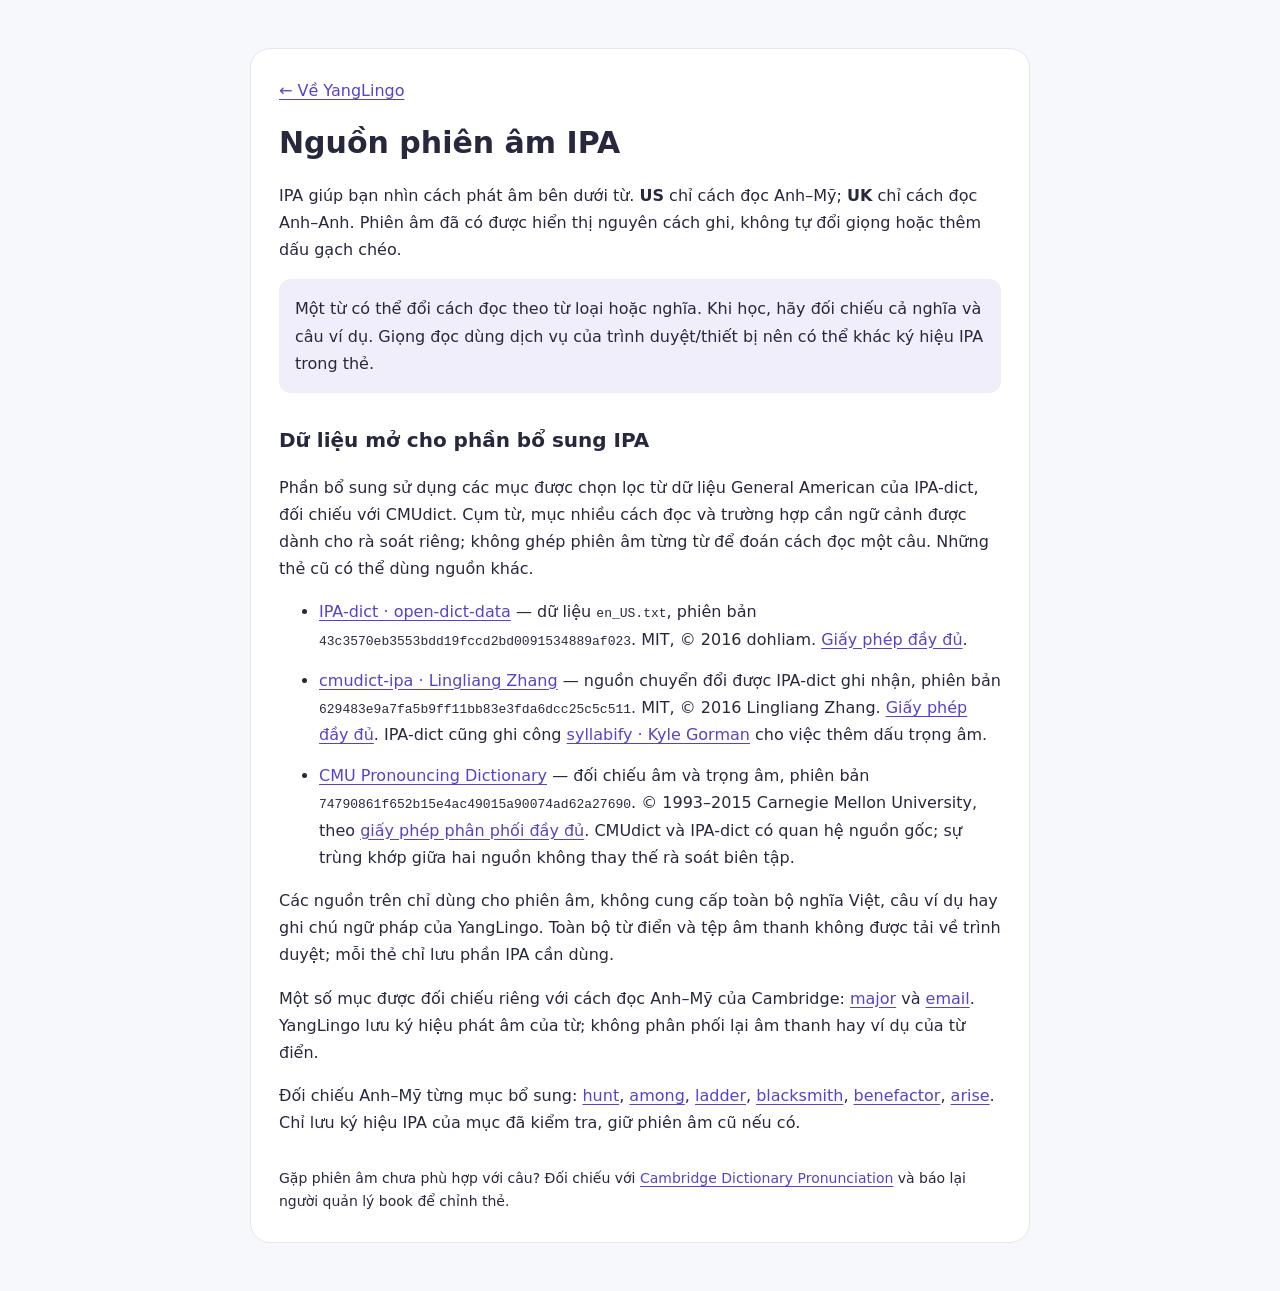
==== pronunciation-sources.html @ 8b160d77 "Document primary references for individually reviewed US pronunciation" ====
<!doctype html>
<html lang="vi">
<head>
  <meta charset="utf-8">
  <meta name="viewport" content="width=device-width,initial-scale=1">
  <meta name="color-scheme" content="light dark">
  <title>Nguồn phiên âm IPA · YangLingo</title>
  <style>
    *{box-sizing:border-box}body{margin:0;font:16px/1.7 system-ui,sans-serif;background:#f7f8fc;color:#27283e}main{max-width:780px;margin:48px auto;padding:28px;background:#fff;border:1px solid #e4e5ef;border-radius:20px}h1{font-size:30px;line-height:1.25}h2{font-size:20px;margin-top:30px}a{color:#5743c7;text-underline-offset:3px}a:focus-visible{outline:3px solid #a59aff;outline-offset:4px}code{font-size:13px;overflow-wrap:anywhere}li{margin:14px 0}.note{padding:16px;background:#f1eefc;border-radius:12px}footer{margin-top:30px;font-size:14px}@media(max-width:600px){main{margin:16px;padding:22px}h1{font-size:26px}}@media(prefers-color-scheme:dark){body{background:#171824;color:#eef0ff}main{background:#222435;border-color:#3a3d52}a{color:#bfb2ff}.note{background:#30304c}}
  </style>
</head>
<body><main>
  <a href="./#dashboard">← Về YangLingo</a>
  <h1>Nguồn phiên âm IPA</h1>
  <p>IPA giúp bạn nhìn cách phát âm bên dưới từ. <b>US</b> chỉ cách đọc Anh–Mỹ; <b>UK</b> chỉ cách đọc Anh–Anh. Phiên âm đã có được hiển thị nguyên cách ghi, không tự đổi giọng hoặc thêm dấu gạch chéo.</p>
  <p class="note">Một từ có thể đổi cách đọc theo từ loại hoặc nghĩa. Khi học, hãy đối chiếu cả nghĩa và câu ví dụ. Giọng đọc dùng dịch vụ của trình duyệt/thiết bị nên có thể khác ký hiệu IPA trong thẻ.</p>
  <h2>Dữ liệu mở cho phần bổ sung IPA</h2>
  <p>Phần bổ sung sử dụng các mục được chọn lọc từ dữ liệu General American của IPA-dict, đối chiếu với CMUdict. Cụm từ, mục nhiều cách đọc và trường hợp cần ngữ cảnh được dành cho rà soát riêng; không ghép phiên âm từng từ để đoán cách đọc một câu. Những thẻ cũ có thể dùng nguồn khác.</p>
  <ul>
    <li><a href="https://github.com/open-dict-data/ipa-dict/tree/43c3570eb3553bdd19fccd2bd0091534889af023">IPA-dict · open-dict-data</a> — dữ liệu <code>en_US.txt</code>, phiên bản <code>43c3570eb3553bdd19fccd2bd0091534889af023</code>. MIT, © 2016 dohliam. <a href="assets/licenses/IPA-DICT-LICENSE.txt">Giấy phép đầy đủ</a>.</li>
    <li><a href="https://github.com/lingz/cmudict-ipa/tree/629483e9a7fa5b9ff11bb83e3fda6dcc25c5c511">cmudict-ipa · Lingliang Zhang</a> — nguồn chuyển đổi được IPA-dict ghi nhận, phiên bản <code>629483e9a7fa5b9ff11bb83e3fda6dcc25c5c511</code>. MIT, © 2016 Lingliang Zhang. <a href="assets/licenses/CMUDICT-IPA-LICENSE.txt">Giấy phép đầy đủ</a>. IPA-dict cũng ghi công <a href="https://github.com/kylebgorman/syllabify">syllabify · Kyle Gorman</a> cho việc thêm dấu trọng âm.</li>
    <li><a href="https://github.com/cmusphinx/cmudict/tree/74790861f652b15e4ac49015a90074ad62a27690">CMU Pronouncing Dictionary</a> — đối chiếu âm và trọng âm, phiên bản <code>74790861f652b15e4ac49015a90074ad62a27690</code>. © 1993–2015 Carnegie Mellon University, theo <a href="assets/licenses/CMUDICT-LICENSE.txt">giấy phép phân phối đầy đủ</a>. CMUdict và IPA-dict có quan hệ nguồn gốc; sự trùng khớp giữa hai nguồn không thay thế rà soát biên tập.</li>
  </ul>
  <p>Các nguồn trên chỉ dùng cho phiên âm, không cung cấp toàn bộ nghĩa Việt, câu ví dụ hay ghi chú ngữ pháp của YangLingo. Toàn bộ từ điển và tệp âm thanh không được tải về trình duyệt; mỗi thẻ chỉ lưu phần IPA cần dùng.</p>
  <p>Một số mục được đối chiếu riêng với cách đọc Anh–Mỹ của Cambridge: <a href="https://dictionary.cambridge.org/us/pronunciation/english/major">major</a> và <a href="https://dictionary.cambridge.org/pronunciation/american-english/email">email</a>. YangLingo lưu ký hiệu phát âm của từ; không phân phối lại âm thanh hay ví dụ của từ điển.</p>
  <!-- v45 reviewed IPA -->
  <p>Đối chiếu Anh–Mỹ từng mục bổ sung: <a href="https://dictionary.cambridge.org/pronunciation/english/hunt">hunt</a>, <a href="https://dictionary.cambridge.org/us/dictionary/english/among">among</a>, <a href="https://dictionary.cambridge.org/us/dictionary/english/ladder">ladder</a>, <a href="https://dictionary.cambridge.org/us/pronunciation/english/blacksmith">blacksmith</a>, <a href="https://dictionary.cambridge.org/pronunciation/english/benefactor">benefactor</a>, <a href="https://dictionary.cambridge.org/pronunciation/english/arise">arise</a>. Chỉ lưu ký hiệu IPA của mục đã kiểm tra, giữ phiên âm cũ nếu có.</p>
  <footer>Gặp phiên âm chưa phù hợp với câu? Đối chiếu với <a href="https://dictionary.cambridge.org/us/pronunciation/">Cambridge Dictionary Pronunciation</a> và báo lại người quản lý book để chỉnh thẻ.</footer>
</main></body>
</html>
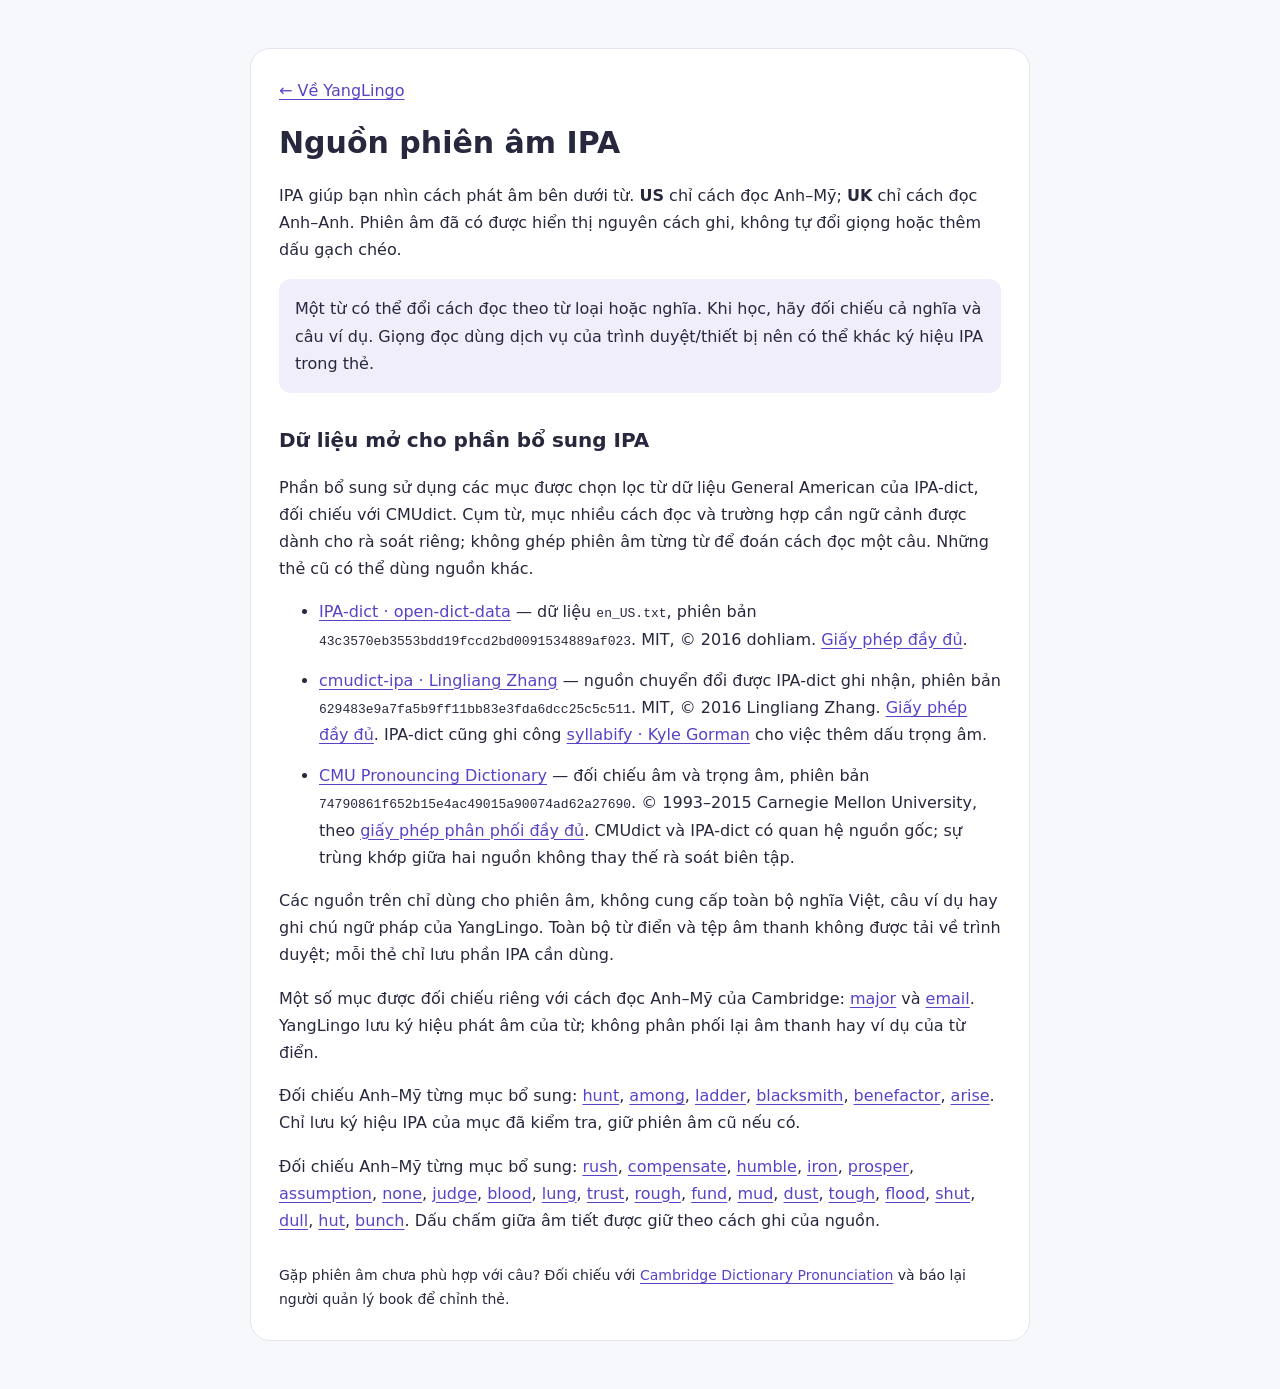
==== commit 34cd585c: "Clarify review categories and hide inline pronunciation until feedback" ====
--- a/pronunciation-sources.html
+++ b/pronunciation-sources.html
@@ -25,6 +25,8 @@
   <p>Một số mục được đối chiếu riêng với cách đọc Anh–Mỹ của Cambridge: <a href="https://dictionary.cambridge.org/us/pronunciation/english/major">major</a> và <a href="https://dictionary.cambridge.org/pronunciation/american-english/email">email</a>. YangLingo lưu ký hiệu phát âm của từ; không phân phối lại âm thanh hay ví dụ của từ điển.</p>
   <!-- v45 reviewed IPA -->
   <p>Đối chiếu Anh–Mỹ từng mục bổ sung: <a href="https://dictionary.cambridge.org/pronunciation/english/hunt">hunt</a>, <a href="https://dictionary.cambridge.org/us/dictionary/english/among">among</a>, <a href="https://dictionary.cambridge.org/us/dictionary/english/ladder">ladder</a>, <a href="https://dictionary.cambridge.org/us/pronunciation/english/blacksmith">blacksmith</a>, <a href="https://dictionary.cambridge.org/pronunciation/english/benefactor">benefactor</a>, <a href="https://dictionary.cambridge.org/pronunciation/english/arise">arise</a>. Chỉ lưu ký hiệu IPA của mục đã kiểm tra, giữ phiên âm cũ nếu có.</p>
+  <!-- v46 reviewed IPA -->
+  <p>Đối chiếu Anh–Mỹ từng mục bổ sung: <a href="https://dictionary.cambridge.org/pronunciation/english/rush">rush</a>, <a href="https://dictionary.cambridge.org/pronunciation/english/compensate">compensate</a>, <a href="https://dictionary.cambridge.org/dictionary/english/humble">humble</a>, <a href="https://dictionary.cambridge.org/pronunciation/english/iron">iron</a>, <a href="https://dictionary.cambridge.org/pronunciation/english/prosper">prosper</a>, <a href="https://dictionary.cambridge.org/dictionary/english/assumption?q=assumptions">assumption</a>, <a href="https://dictionary.cambridge.org/us/dictionary/english/none">none</a>, <a href="https://dictionary.cambridge.org/us/dictionary/english/judge">judge</a>, <a href="https://dictionary.cambridge.org/us/dictionary/english/blood">blood</a>, <a href="https://dictionary.cambridge.org/us/pronunciation/english/lung">lung</a>, <a href="https://dictionary.cambridge.org/us/pronunciation/english/trust">trust</a>, <a href="https://dictionary.cambridge.org/us/pronunciation/english/rough">rough</a>, <a href="https://dictionary.cambridge.org/us/pronunciation/english/fund">fund</a>, <a href="https://dictionary.cambridge.org/pronunciation/english/mud">mud</a>, <a href="https://dictionary.cambridge.org/us/pronunciation/english/dust">dust</a>, <a href="https://dictionary.cambridge.org/us/pronunciation/english/tough">tough</a>, <a href="https://dictionary.cambridge.org/us/pronunciation/english/flood">flood</a>, <a href="https://dictionary.cambridge.org/us/pronunciation/english/shut">shut</a>, <a href="https://dictionary.cambridge.org/us/pronunciation/british/dull">dull</a>, <a href="https://dictionary.cambridge.org/dictionary/english/hut?topic=houses-and-homes">hut</a>, <a href="https://dictionary.cambridge.org/us/dictionary/english/bunch">bunch</a>. Dấu chấm giữa âm tiết được giữ theo cách ghi của nguồn.</p>
   <footer>Gặp phiên âm chưa phù hợp với câu? Đối chiếu với <a href="https://dictionary.cambridge.org/us/pronunciation/">Cambridge Dictionary Pronunciation</a> và báo lại người quản lý book để chỉnh thẻ.</footer>
 </main></body>
 </html>
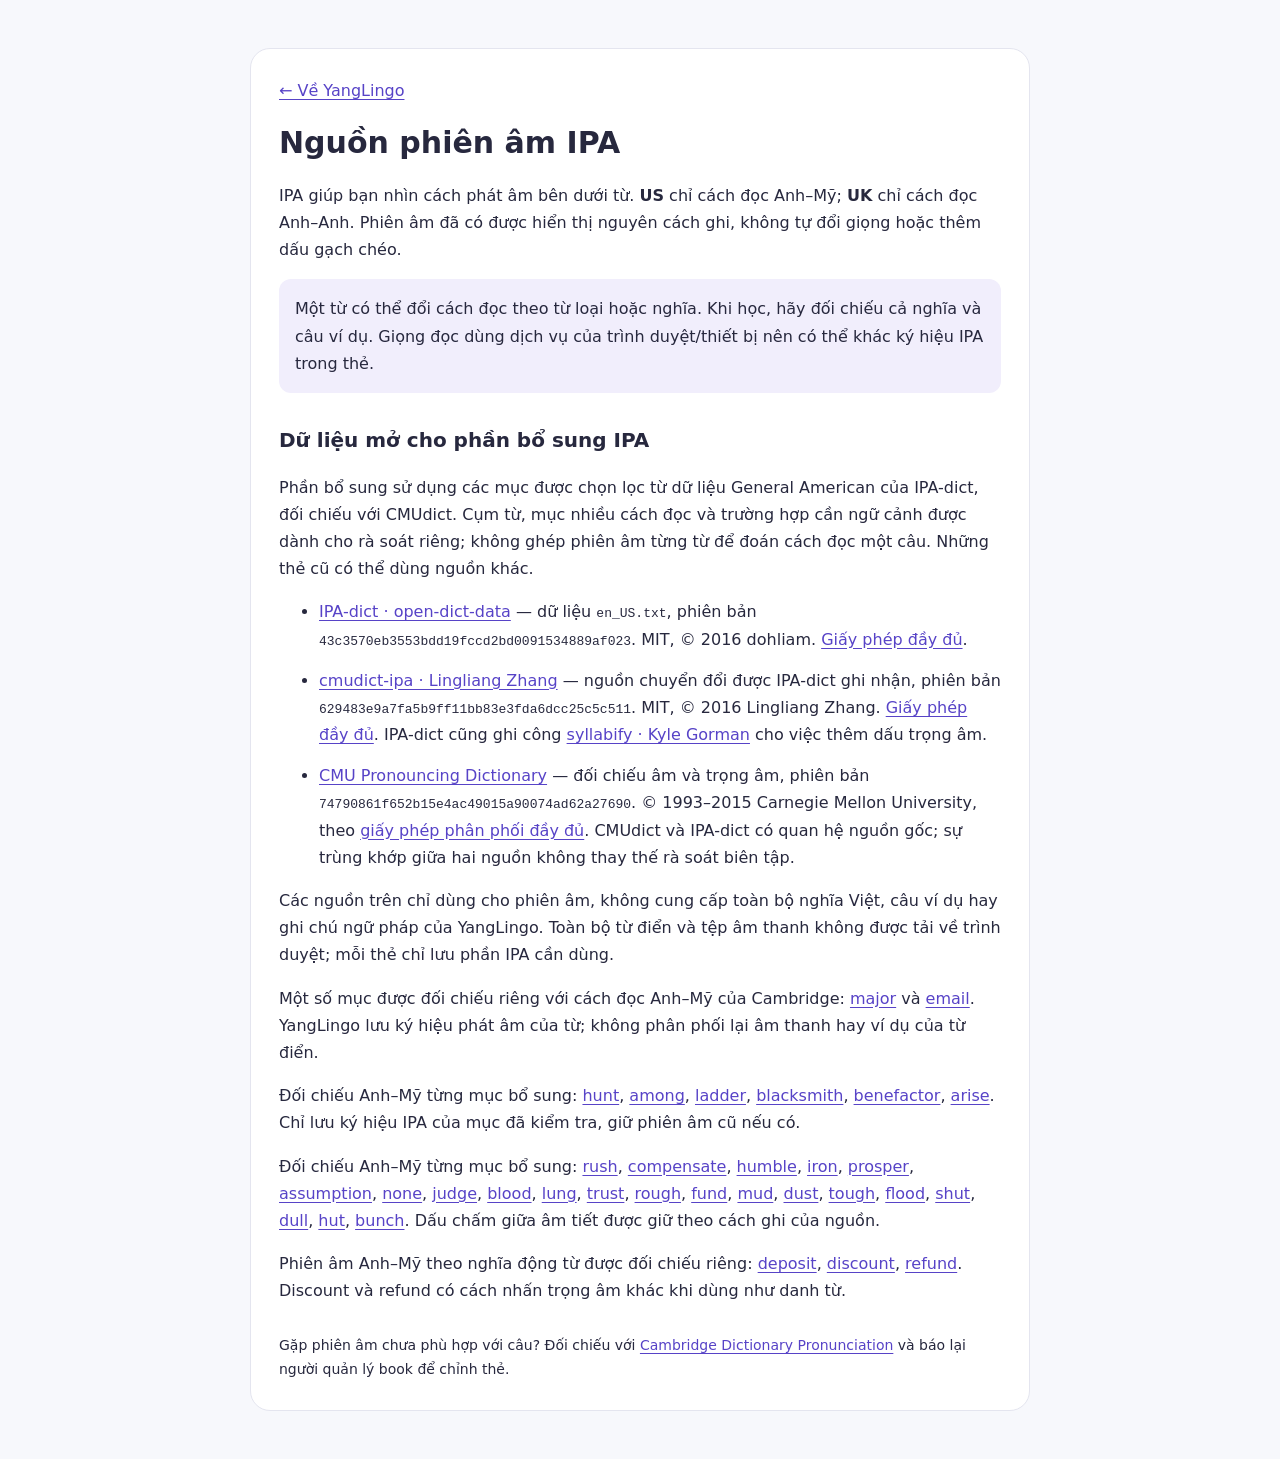
==== commit 640584cc: "Document three reviewed US verb pronunciations for private content refresh" ====
--- a/pronunciation-sources.html
+++ b/pronunciation-sources.html
@@ -27,6 +27,8 @@
   <p>Đối chiếu Anh–Mỹ từng mục bổ sung: <a href="https://dictionary.cambridge.org/pronunciation/english/hunt">hunt</a>, <a href="https://dictionary.cambridge.org/us/dictionary/english/among">among</a>, <a href="https://dictionary.cambridge.org/us/dictionary/english/ladder">ladder</a>, <a href="https://dictionary.cambridge.org/us/pronunciation/english/blacksmith">blacksmith</a>, <a href="https://dictionary.cambridge.org/pronunciation/english/benefactor">benefactor</a>, <a href="https://dictionary.cambridge.org/pronunciation/english/arise">arise</a>. Chỉ lưu ký hiệu IPA của mục đã kiểm tra, giữ phiên âm cũ nếu có.</p>
   <!-- v46 reviewed IPA -->
   <p>Đối chiếu Anh–Mỹ từng mục bổ sung: <a href="https://dictionary.cambridge.org/pronunciation/english/rush">rush</a>, <a href="https://dictionary.cambridge.org/pronunciation/english/compensate">compensate</a>, <a href="https://dictionary.cambridge.org/dictionary/english/humble">humble</a>, <a href="https://dictionary.cambridge.org/pronunciation/english/iron">iron</a>, <a href="https://dictionary.cambridge.org/pronunciation/english/prosper">prosper</a>, <a href="https://dictionary.cambridge.org/dictionary/english/assumption?q=assumptions">assumption</a>, <a href="https://dictionary.cambridge.org/us/dictionary/english/none">none</a>, <a href="https://dictionary.cambridge.org/us/dictionary/english/judge">judge</a>, <a href="https://dictionary.cambridge.org/us/dictionary/english/blood">blood</a>, <a href="https://dictionary.cambridge.org/us/pronunciation/english/lung">lung</a>, <a href="https://dictionary.cambridge.org/us/pronunciation/english/trust">trust</a>, <a href="https://dictionary.cambridge.org/us/pronunciation/english/rough">rough</a>, <a href="https://dictionary.cambridge.org/us/pronunciation/english/fund">fund</a>, <a href="https://dictionary.cambridge.org/pronunciation/english/mud">mud</a>, <a href="https://dictionary.cambridge.org/us/pronunciation/english/dust">dust</a>, <a href="https://dictionary.cambridge.org/us/pronunciation/english/tough">tough</a>, <a href="https://dictionary.cambridge.org/us/pronunciation/english/flood">flood</a>, <a href="https://dictionary.cambridge.org/us/pronunciation/english/shut">shut</a>, <a href="https://dictionary.cambridge.org/us/pronunciation/british/dull">dull</a>, <a href="https://dictionary.cambridge.org/dictionary/english/hut?topic=houses-and-homes">hut</a>, <a href="https://dictionary.cambridge.org/us/dictionary/english/bunch">bunch</a>. Dấu chấm giữa âm tiết được giữ theo cách ghi của nguồn.</p>
+  <!-- v48 reviewed IPA -->
+  <p>Phiên âm Anh–Mỹ theo nghĩa động từ được đối chiếu riêng: <a href="https://dictionary.cambridge.org/us/dictionary/english/deposit">deposit</a>, <a href="https://dictionary.cambridge.org/us/pronunciation/english/discount">discount</a>, <a href="https://dictionary.cambridge.org/pronunciation/american-english/refund">refund</a>. Discount và refund có cách nhấn trọng âm khác khi dùng như danh từ.</p>
   <footer>Gặp phiên âm chưa phù hợp với câu? Đối chiếu với <a href="https://dictionary.cambridge.org/us/pronunciation/">Cambridge Dictionary Pronunciation</a> và báo lại người quản lý book để chỉnh thẻ.</footer>
 </main></body>
 </html>
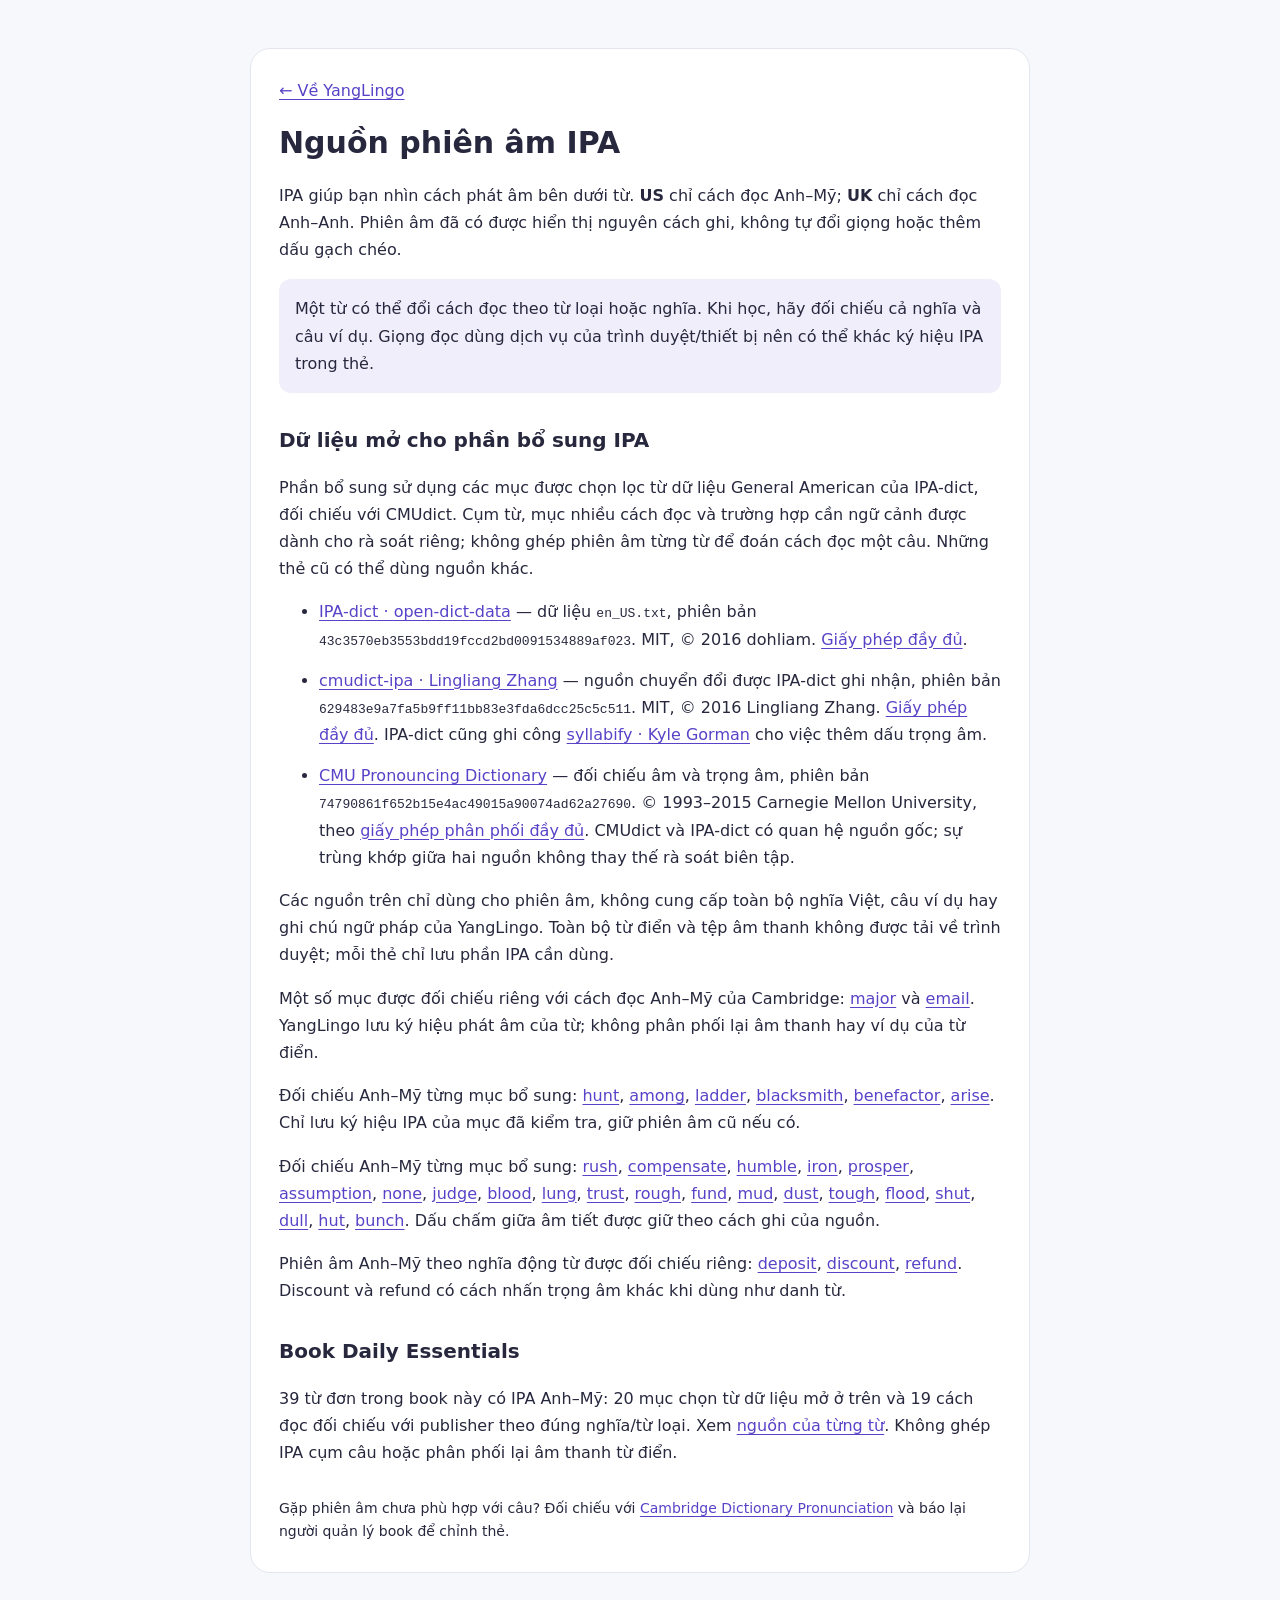
==== commit 784aa758: "Add Daily Essentials book with eight short lessons" ====
--- a/pronunciation-sources.html
+++ b/pronunciation-sources.html
@@ -29,6 +29,8 @@
   <p>Đối chiếu Anh–Mỹ từng mục bổ sung: <a href="https://dictionary.cambridge.org/pronunciation/english/rush">rush</a>, <a href="https://dictionary.cambridge.org/pronunciation/english/compensate">compensate</a>, <a href="https://dictionary.cambridge.org/dictionary/english/humble">humble</a>, <a href="https://dictionary.cambridge.org/pronunciation/english/iron">iron</a>, <a href="https://dictionary.cambridge.org/pronunciation/english/prosper">prosper</a>, <a href="https://dictionary.cambridge.org/dictionary/english/assumption?q=assumptions">assumption</a>, <a href="https://dictionary.cambridge.org/us/dictionary/english/none">none</a>, <a href="https://dictionary.cambridge.org/us/dictionary/english/judge">judge</a>, <a href="https://dictionary.cambridge.org/us/dictionary/english/blood">blood</a>, <a href="https://dictionary.cambridge.org/us/pronunciation/english/lung">lung</a>, <a href="https://dictionary.cambridge.org/us/pronunciation/english/trust">trust</a>, <a href="https://dictionary.cambridge.org/us/pronunciation/english/rough">rough</a>, <a href="https://dictionary.cambridge.org/us/pronunciation/english/fund">fund</a>, <a href="https://dictionary.cambridge.org/pronunciation/english/mud">mud</a>, <a href="https://dictionary.cambridge.org/us/pronunciation/english/dust">dust</a>, <a href="https://dictionary.cambridge.org/us/pronunciation/english/tough">tough</a>, <a href="https://dictionary.cambridge.org/us/pronunciation/english/flood">flood</a>, <a href="https://dictionary.cambridge.org/us/pronunciation/english/shut">shut</a>, <a href="https://dictionary.cambridge.org/us/pronunciation/british/dull">dull</a>, <a href="https://dictionary.cambridge.org/dictionary/english/hut?topic=houses-and-homes">hut</a>, <a href="https://dictionary.cambridge.org/us/dictionary/english/bunch">bunch</a>. Dấu chấm giữa âm tiết được giữ theo cách ghi của nguồn.</p>
   <!-- v48 reviewed IPA -->
   <p>Phiên âm Anh–Mỹ theo nghĩa động từ được đối chiếu riêng: <a href="https://dictionary.cambridge.org/us/dictionary/english/deposit">deposit</a>, <a href="https://dictionary.cambridge.org/us/pronunciation/english/discount">discount</a>, <a href="https://dictionary.cambridge.org/pronunciation/american-english/refund">refund</a>. Discount và refund có cách nhấn trọng âm khác khi dùng như danh từ.</p>
+  <h2>Book Daily Essentials</h2>
+  <p>39 từ đơn trong book này có IPA Anh–Mỹ: 20 mục chọn từ dữ liệu mở ở trên và 19 cách đọc đối chiếu với publisher theo đúng nghĩa/từ loại. Xem <a href="assets/flashbooks/daily-essentials-pronunciation-sources.json">nguồn của từng từ</a>. Không ghép IPA cụm câu hoặc phân phối lại âm thanh từ điển.</p>
   <footer>Gặp phiên âm chưa phù hợp với câu? Đối chiếu với <a href="https://dictionary.cambridge.org/us/pronunciation/">Cambridge Dictionary Pronunciation</a> và báo lại người quản lý book để chỉnh thẻ.</footer>
 </main></body>
 </html>
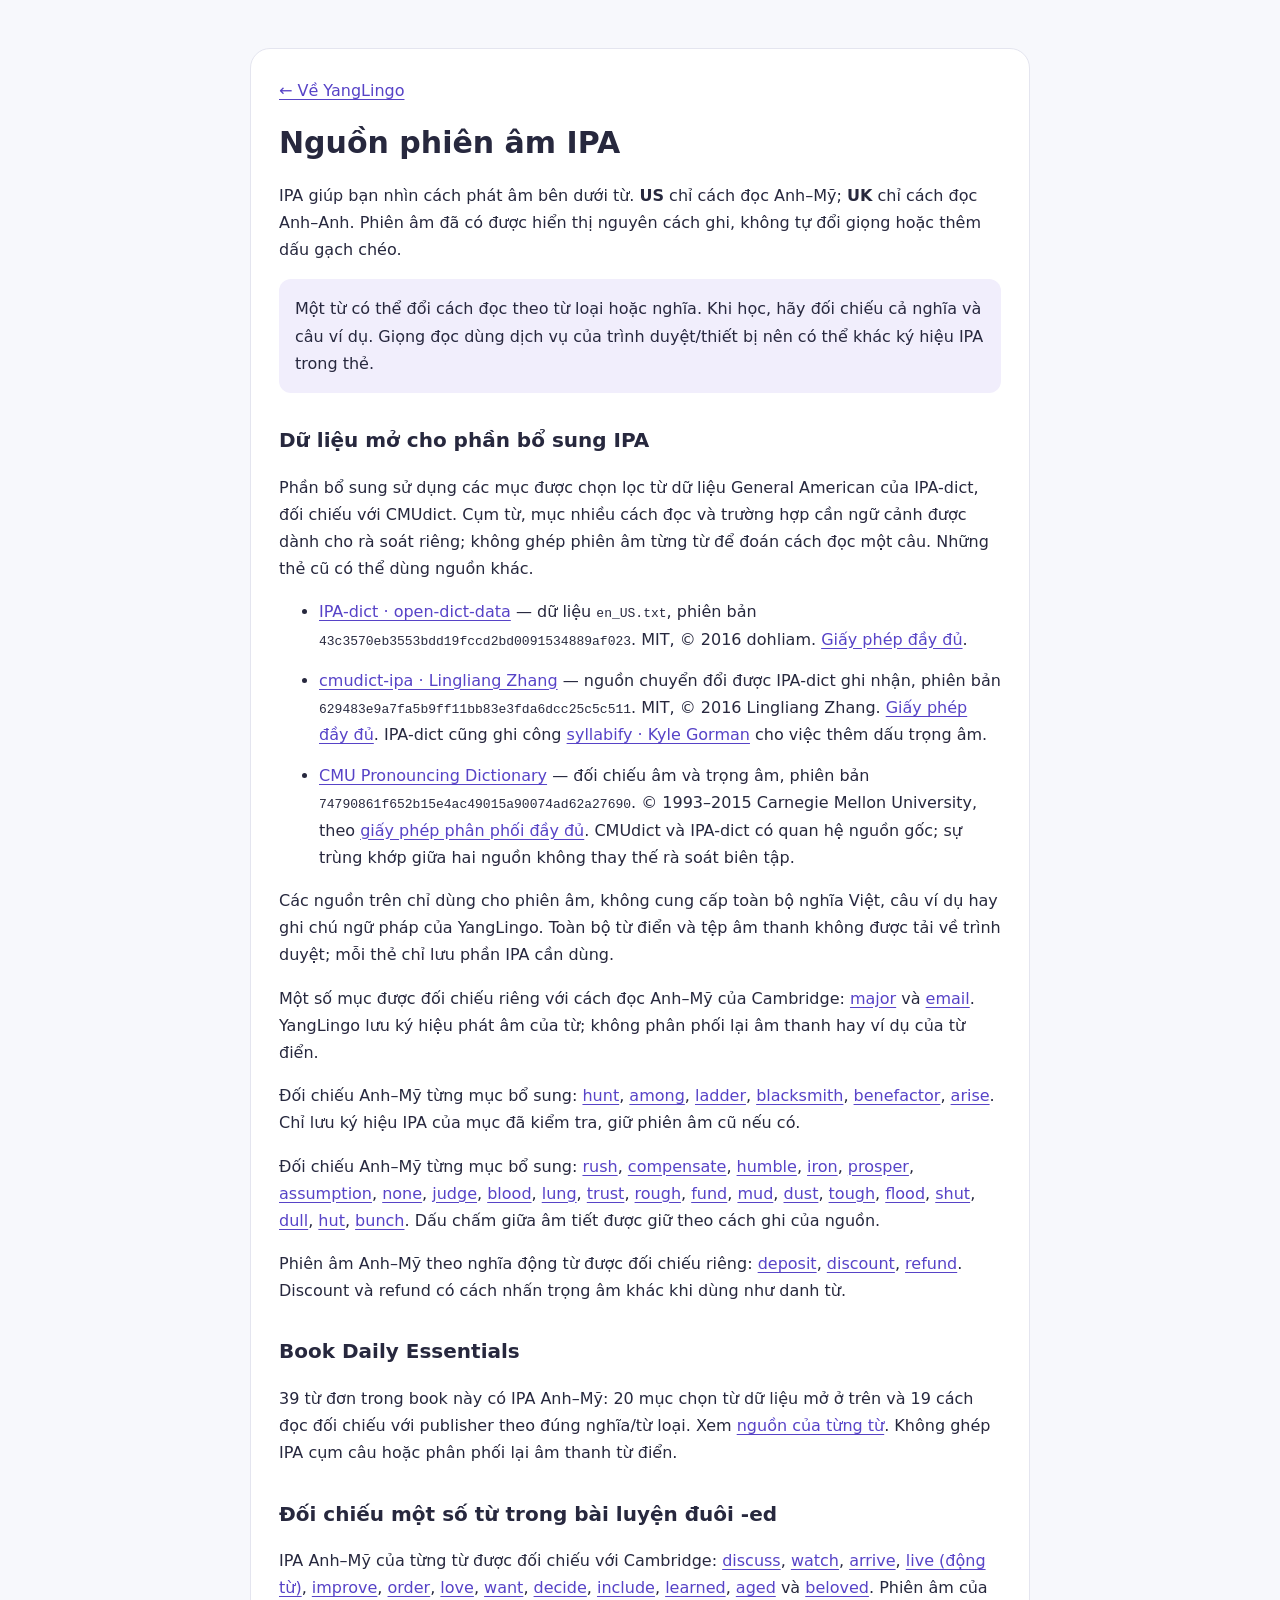
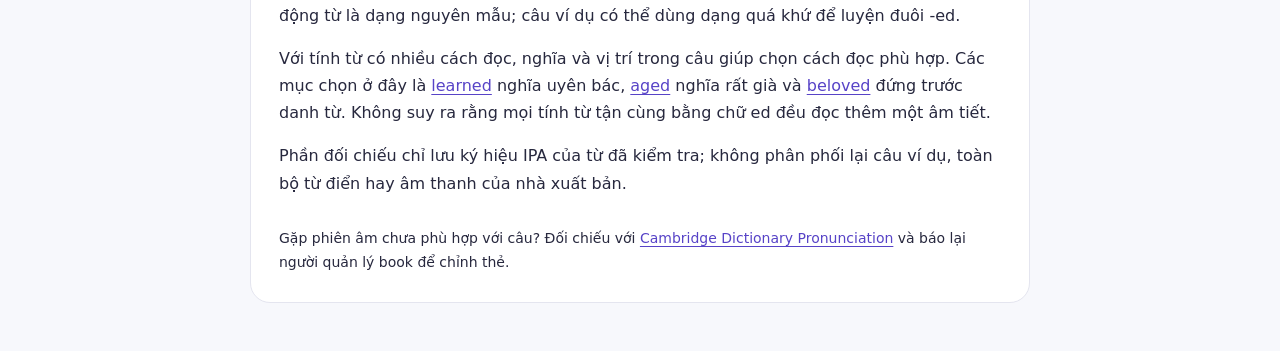
==== commit efb6f56b: "Improve book header layout and document contextual pronunciation sources" ====
--- a/pronunciation-sources.html
+++ b/pronunciation-sources.html
@@ -31,6 +31,11 @@
   <p>Phiên âm Anh–Mỹ theo nghĩa động từ được đối chiếu riêng: <a href="https://dictionary.cambridge.org/us/dictionary/english/deposit">deposit</a>, <a href="https://dictionary.cambridge.org/us/pronunciation/english/discount">discount</a>, <a href="https://dictionary.cambridge.org/pronunciation/american-english/refund">refund</a>. Discount và refund có cách nhấn trọng âm khác khi dùng như danh từ.</p>
   <h2>Book Daily Essentials</h2>
   <p>39 từ đơn trong book này có IPA Anh–Mỹ: 20 mục chọn từ dữ liệu mở ở trên và 19 cách đọc đối chiếu với publisher theo đúng nghĩa/từ loại. Xem <a href="assets/flashbooks/daily-essentials-pronunciation-sources.json">nguồn của từng từ</a>. Không ghép IPA cụm câu hoặc phân phối lại âm thanh từ điển.</p>
+  <h2>Đối chiếu một số từ trong bài luyện đuôi -ed</h2>
+<p>IPA Anh–Mỹ của từng từ được đối chiếu với Cambridge: <a href="https://dictionary.cambridge.org/us/pronunciation/english/discuss">discuss</a>, <a href="https://dictionary.cambridge.org/us/pronunciation/english/watch">watch</a>, <a href="https://dictionary.cambridge.org/pronunciation/english/arrive">arrive</a>, <a href="https://dictionary.cambridge.org/us/pronunciation/english/live">live (động từ)</a>, <a href="https://dictionary.cambridge.org/us/pronunciation/english/improve">improve</a>, <a href="https://dictionary.cambridge.org/us/pronunciation/english/order">order</a>, <a href="https://dictionary.cambridge.org/us/pronunciation/english/love">love</a>, <a href="https://dictionary.cambridge.org/us/pronunciation/english/want">want</a>, <a href="https://dictionary.cambridge.org/us/pronunciation/english/decide">decide</a>, <a href="https://dictionary.cambridge.org/us/pronunciation/english/include">include</a>, <a href="https://dictionary.cambridge.org/pronunciation/english/learned">learned</a>, <a href="https://dictionary.cambridge.org/us/pronunciation/english/aged">aged</a> và <a href="https://dictionary.cambridge.org/pronunciation/english/beloved">beloved</a>. Phiên âm của động từ là dạng nguyên mẫu; câu ví dụ có thể dùng dạng quá khứ để luyện đuôi -ed.</p>
+<p>Với tính từ có nhiều cách đọc, nghĩa và vị trí trong câu giúp chọn cách đọc phù hợp. Các mục chọn ở đây là <a href="https://www.oxfordlearnersdictionaries.com/definition/english/learned">learned</a> nghĩa uyên bác, <a href="https://www.oxfordlearnersdictionaries.com/definition/english/aged">aged</a> nghĩa rất già và <a href="https://www.oxfordlearnersdictionaries.com/definition/english/beloved_1">beloved</a> đứng trước danh từ. Không suy ra rằng mọi tính từ tận cùng bằng chữ ed đều đọc thêm một âm tiết.</p>
+<p>Phần đối chiếu chỉ lưu ký hiệu IPA của từ đã kiểm tra; không phân phối lại câu ví dụ, toàn bộ từ điển hay âm thanh của nhà xuất bản.</p>
+
   <footer>Gặp phiên âm chưa phù hợp với câu? Đối chiếu với <a href="https://dictionary.cambridge.org/us/pronunciation/">Cambridge Dictionary Pronunciation</a> và báo lại người quản lý book để chỉnh thẻ.</footer>
 </main></body>
 </html>
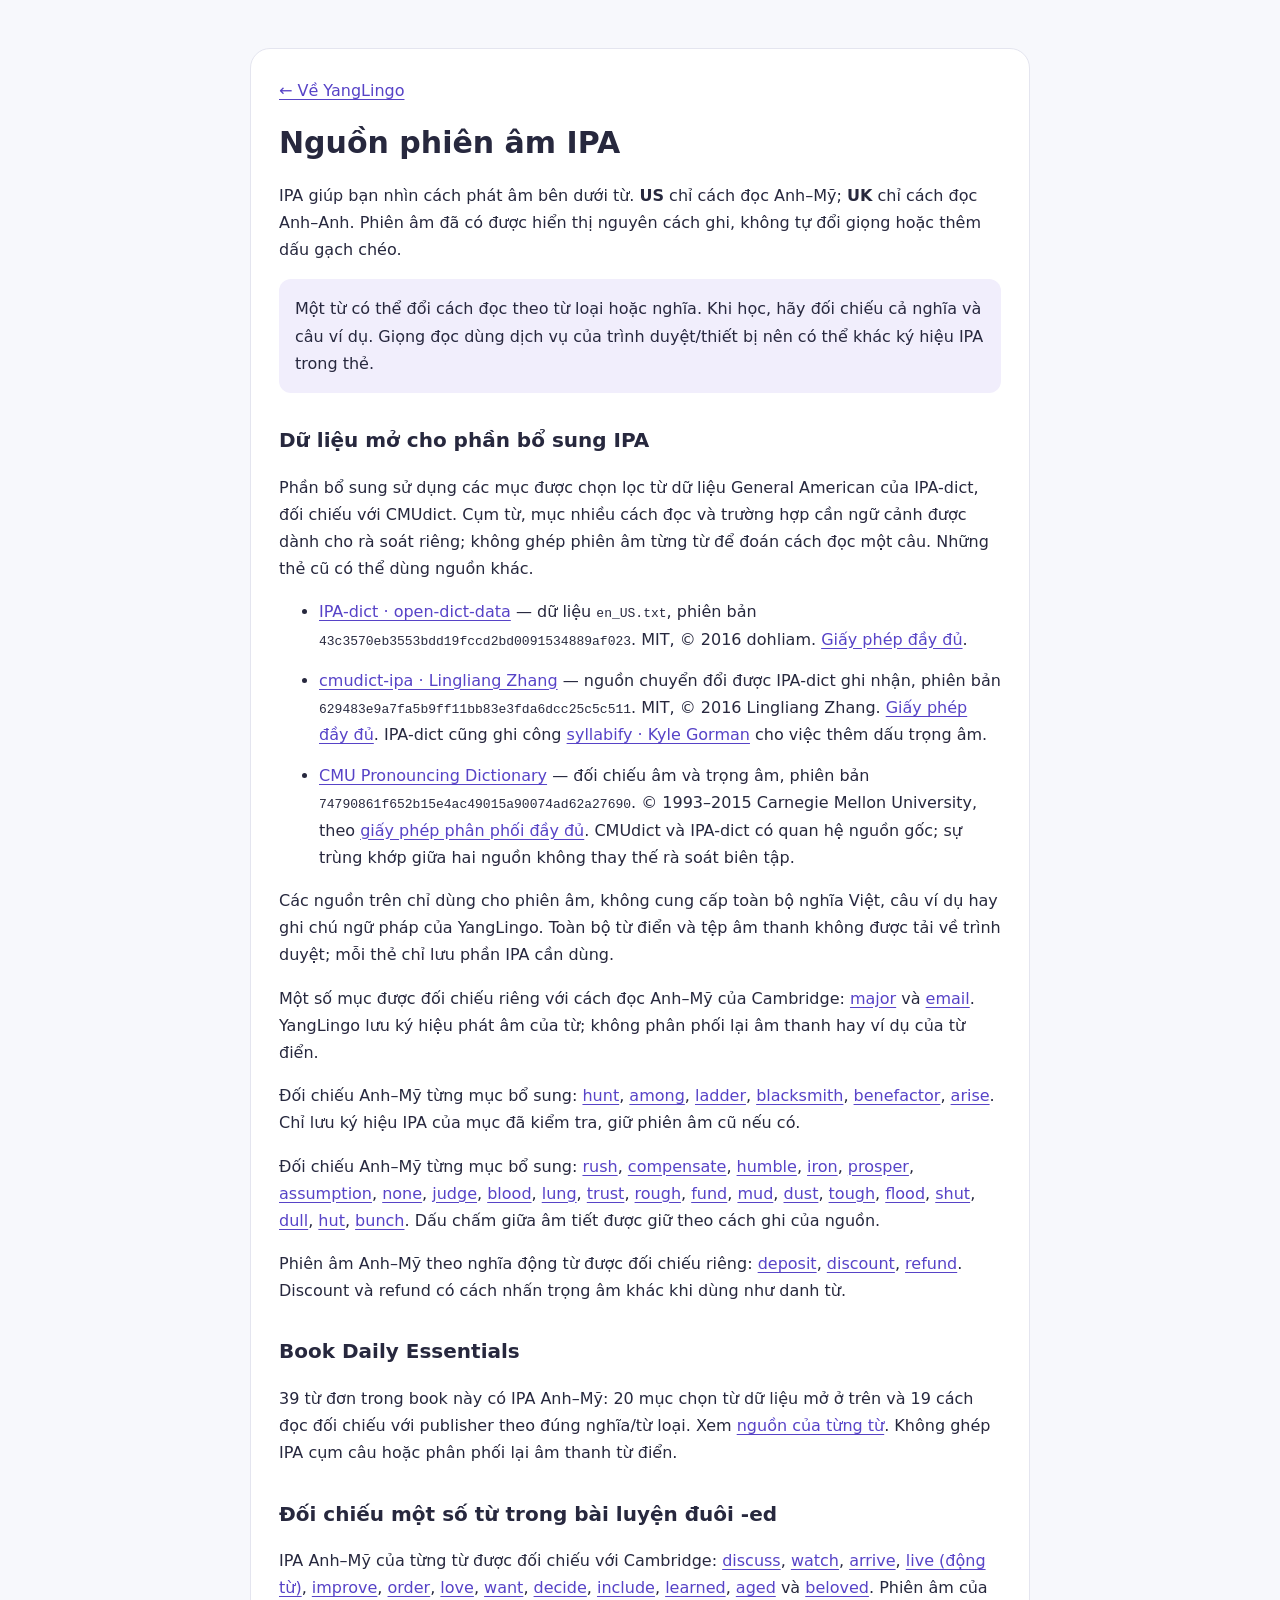
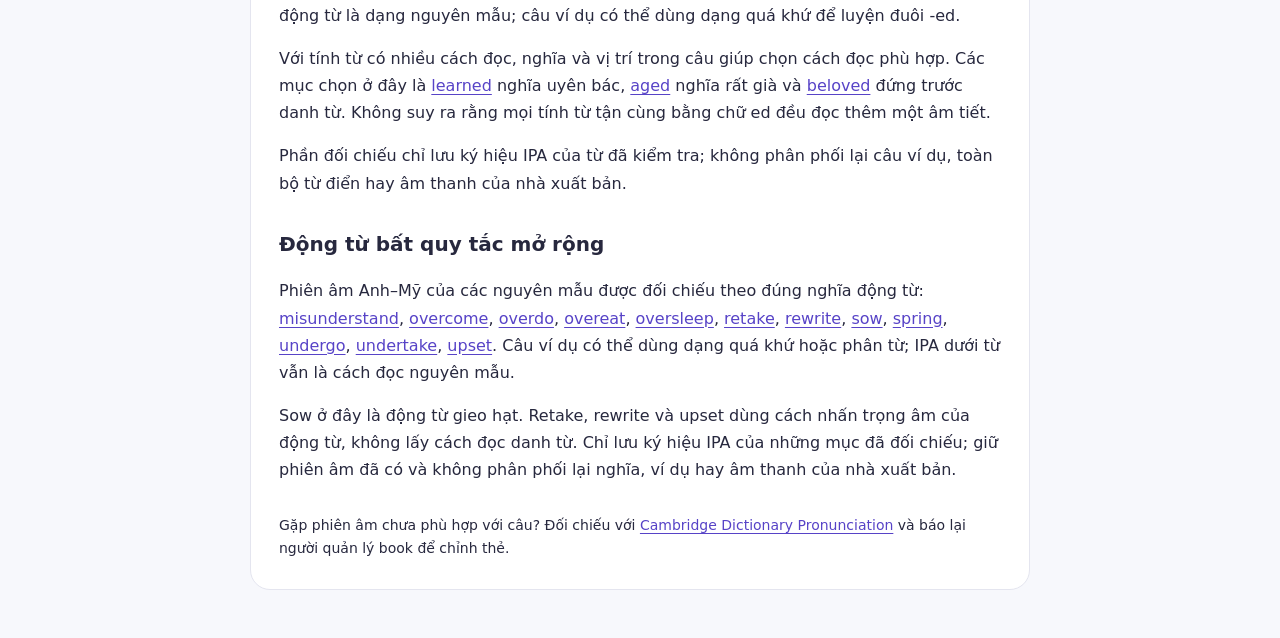
==== commit ba58da2d: "Attribute reviewed US pronunciation for extended verb headwords" ====
--- a/pronunciation-sources.html
+++ b/pronunciation-sources.html
@@ -36,6 +36,11 @@
 <p>Với tính từ có nhiều cách đọc, nghĩa và vị trí trong câu giúp chọn cách đọc phù hợp. Các mục chọn ở đây là <a href="https://www.oxfordlearnersdictionaries.com/definition/english/learned">learned</a> nghĩa uyên bác, <a href="https://www.oxfordlearnersdictionaries.com/definition/english/aged">aged</a> nghĩa rất già và <a href="https://www.oxfordlearnersdictionaries.com/definition/english/beloved_1">beloved</a> đứng trước danh từ. Không suy ra rằng mọi tính từ tận cùng bằng chữ ed đều đọc thêm một âm tiết.</p>
 <p>Phần đối chiếu chỉ lưu ký hiệu IPA của từ đã kiểm tra; không phân phối lại câu ví dụ, toàn bộ từ điển hay âm thanh của nhà xuất bản.</p>
 
+  <!-- v58 reviewed base-verb IPA -->
+  <h2>Động từ bất quy tắc mở rộng</h2>
+  <p>Phiên âm Anh–Mỹ của các nguyên mẫu được đối chiếu theo đúng nghĩa động từ: <a href="https://dictionary.cambridge.org/pronunciation/english/misunderstand">misunderstand</a>, <a href="https://dictionary.cambridge.org/us/pronunciation/english/overcome">overcome</a>, <a href="https://dictionary.cambridge.org/us/dictionary/english/overdo">overdo</a>, <a href="https://dictionary.cambridge.org/us/pronunciation/english/overeat">overeat</a>, <a href="https://dictionary.cambridge.org/pronunciation/english/oversleep">oversleep</a>, <a href="https://dictionary.cambridge.org/pronunciation/english/retake">retake</a>, <a href="https://dictionary.cambridge.org/us/pronunciation/english/rewrite">rewrite</a>, <a href="https://dictionary.cambridge.org/pronunciation/english/sow">sow</a>, <a href="https://dictionary.cambridge.org/us/dictionary/english/spring">spring</a>, <a href="https://dictionary.cambridge.org/us/pronunciation/english/undergo">undergo</a>, <a href="https://dictionary.cambridge.org/us/dictionary/english/undertake">undertake</a>, <a href="https://dictionary.cambridge.org/pronunciation/english/upset">upset</a>. Câu ví dụ có thể dùng dạng quá khứ hoặc phân từ; IPA dưới từ vẫn là cách đọc nguyên mẫu.</p>
+  <p>Sow ở đây là động từ gieo hạt. Retake, rewrite và upset dùng cách nhấn trọng âm của động từ, không lấy cách đọc danh từ. Chỉ lưu ký hiệu IPA của những mục đã đối chiếu; giữ phiên âm đã có và không phân phối lại nghĩa, ví dụ hay âm thanh của nhà xuất bản.</p>
+
   <footer>Gặp phiên âm chưa phù hợp với câu? Đối chiếu với <a href="https://dictionary.cambridge.org/us/pronunciation/">Cambridge Dictionary Pronunciation</a> và báo lại người quản lý book để chỉnh thẻ.</footer>
 </main></body>
 </html>
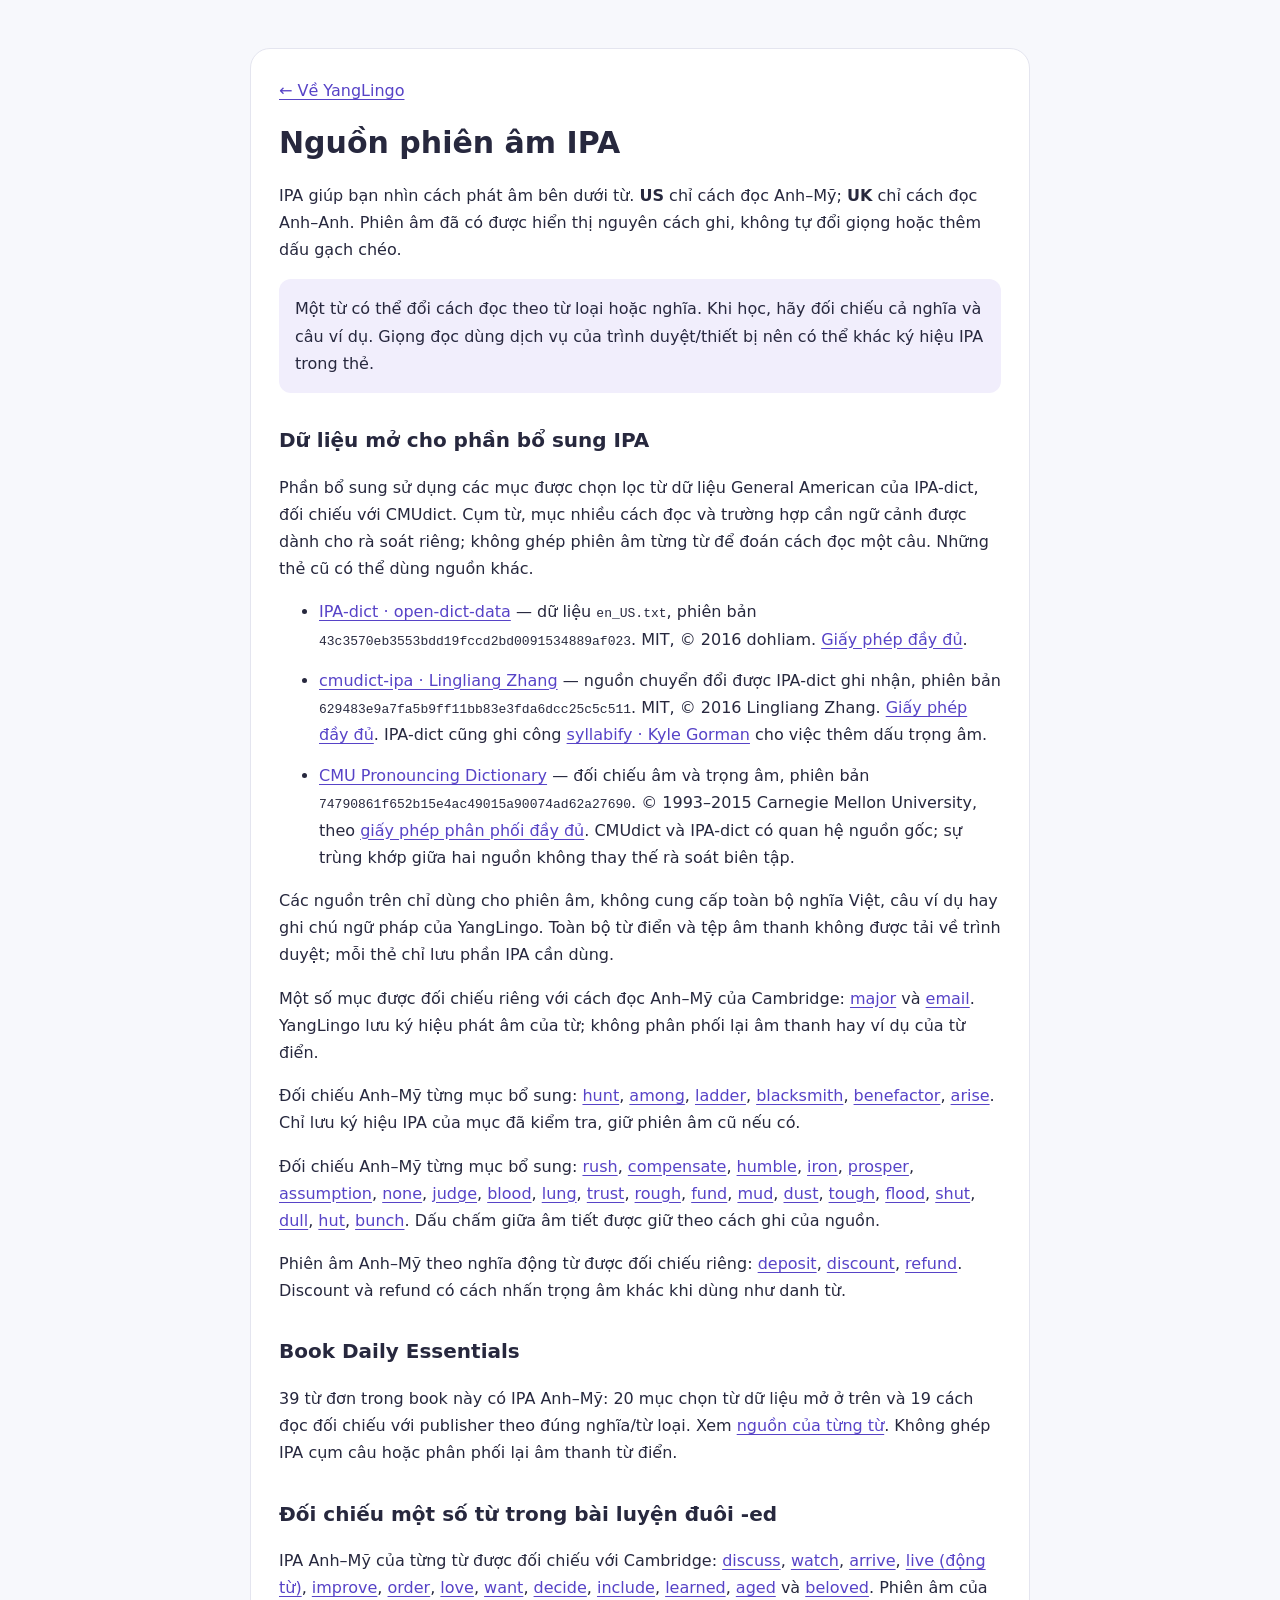
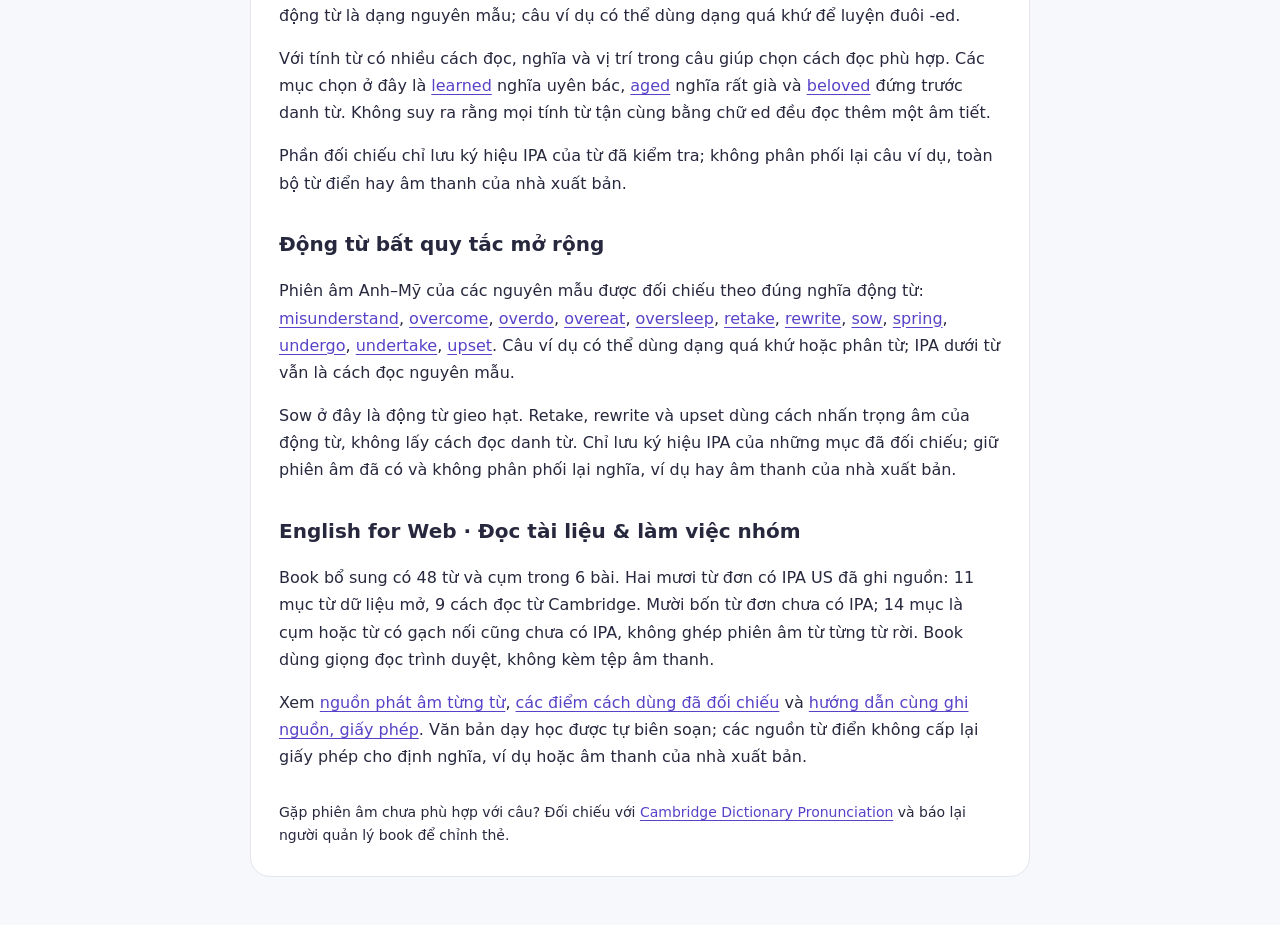
==== commit de675525: "Add web English lessons and individual sentence practice tasks" ====
--- a/pronunciation-sources.html
+++ b/pronunciation-sources.html
@@ -41,6 +41,10 @@
   <p>Phiên âm Anh–Mỹ của các nguyên mẫu được đối chiếu theo đúng nghĩa động từ: <a href="https://dictionary.cambridge.org/pronunciation/english/misunderstand">misunderstand</a>, <a href="https://dictionary.cambridge.org/us/pronunciation/english/overcome">overcome</a>, <a href="https://dictionary.cambridge.org/us/dictionary/english/overdo">overdo</a>, <a href="https://dictionary.cambridge.org/us/pronunciation/english/overeat">overeat</a>, <a href="https://dictionary.cambridge.org/pronunciation/english/oversleep">oversleep</a>, <a href="https://dictionary.cambridge.org/pronunciation/english/retake">retake</a>, <a href="https://dictionary.cambridge.org/us/pronunciation/english/rewrite">rewrite</a>, <a href="https://dictionary.cambridge.org/pronunciation/english/sow">sow</a>, <a href="https://dictionary.cambridge.org/us/dictionary/english/spring">spring</a>, <a href="https://dictionary.cambridge.org/us/pronunciation/english/undergo">undergo</a>, <a href="https://dictionary.cambridge.org/us/dictionary/english/undertake">undertake</a>, <a href="https://dictionary.cambridge.org/pronunciation/english/upset">upset</a>. Câu ví dụ có thể dùng dạng quá khứ hoặc phân từ; IPA dưới từ vẫn là cách đọc nguyên mẫu.</p>
   <p>Sow ở đây là động từ gieo hạt. Retake, rewrite và upset dùng cách nhấn trọng âm của động từ, không lấy cách đọc danh từ. Chỉ lưu ký hiệu IPA của những mục đã đối chiếu; giữ phiên âm đã có và không phân phối lại nghĩa, ví dụ hay âm thanh của nhà xuất bản.</p>
 
+  <h2>English for Web · Đọc tài liệu &amp; làm việc nhóm</h2>
+  <p>Book bổ sung có 48 từ và cụm trong 6 bài. Hai mươi từ đơn có IPA US đã ghi nguồn: 11 mục từ dữ liệu mở, 9 cách đọc từ Cambridge. Mười bốn từ đơn chưa có IPA; 14 mục là cụm hoặc từ có gạch nối cũng chưa có IPA, không ghép phiên âm từ từng từ rời. Book dùng giọng đọc trình duyệt, không kèm tệp âm thanh.</p>
+  <p>Xem <a href="assets/flashbooks/english-for-web-a2-b1/pronunciation-sources.json">nguồn phát âm từng từ</a>, <a href="assets/flashbooks/english-for-web-a2-b1/content-references.json">các điểm cách dùng đã đối chiếu</a> và <a href="assets/flashbooks/english-for-web-a2-b1/README.md">hướng dẫn cùng ghi nguồn, giấy phép</a>. Văn bản dạy học được tự biên soạn; các nguồn từ điển không cấp lại giấy phép cho định nghĩa, ví dụ hoặc âm thanh của nhà xuất bản.</p>
+
   <footer>Gặp phiên âm chưa phù hợp với câu? Đối chiếu với <a href="https://dictionary.cambridge.org/us/pronunciation/">Cambridge Dictionary Pronunciation</a> và báo lại người quản lý book để chỉnh thẻ.</footer>
 </main></body>
 </html>
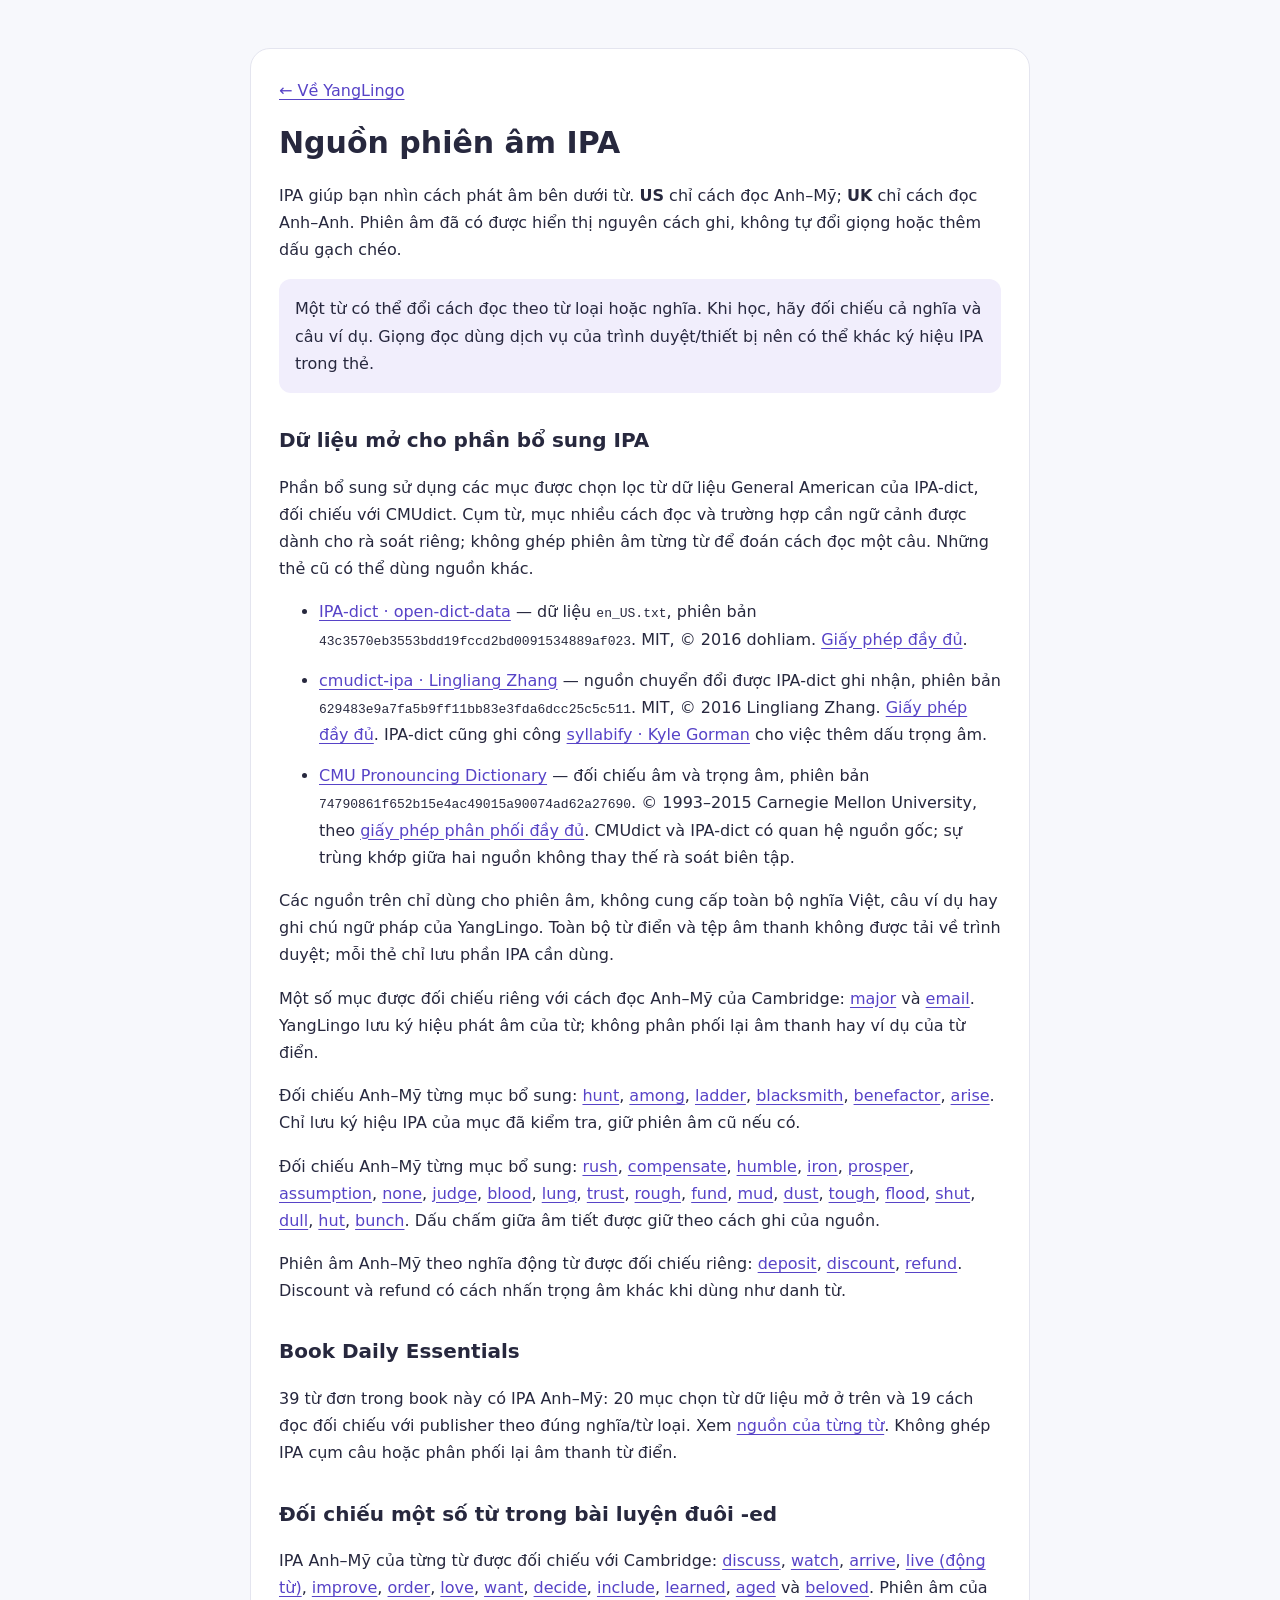
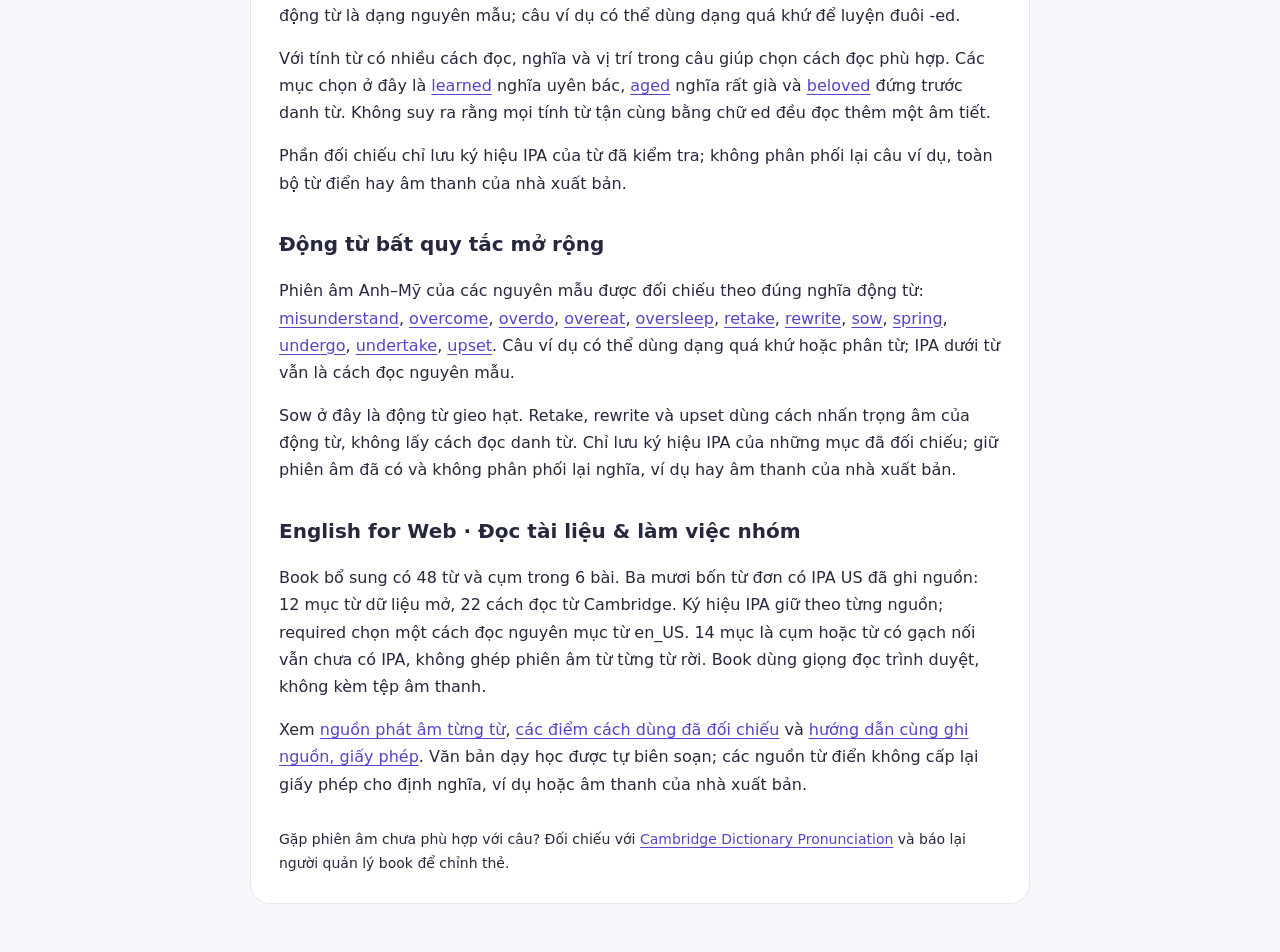
==== commit a49fcd9c: "Complete sourced IPA for web English single words" ====
--- a/pronunciation-sources.html
+++ b/pronunciation-sources.html
@@ -42,7 +42,7 @@
   <p>Sow ở đây là động từ gieo hạt. Retake, rewrite và upset dùng cách nhấn trọng âm của động từ, không lấy cách đọc danh từ. Chỉ lưu ký hiệu IPA của những mục đã đối chiếu; giữ phiên âm đã có và không phân phối lại nghĩa, ví dụ hay âm thanh của nhà xuất bản.</p>
 
   <h2>English for Web · Đọc tài liệu &amp; làm việc nhóm</h2>
-  <p>Book bổ sung có 48 từ và cụm trong 6 bài. Hai mươi từ đơn có IPA US đã ghi nguồn: 11 mục từ dữ liệu mở, 9 cách đọc từ Cambridge. Mười bốn từ đơn chưa có IPA; 14 mục là cụm hoặc từ có gạch nối cũng chưa có IPA, không ghép phiên âm từ từng từ rời. Book dùng giọng đọc trình duyệt, không kèm tệp âm thanh.</p>
+  <p>Book bổ sung có 48 từ và cụm trong 6 bài. Ba mươi bốn từ đơn có IPA US đã ghi nguồn: 12 mục từ dữ liệu mở, 22 cách đọc từ Cambridge. Ký hiệu IPA giữ theo từng nguồn; required chọn một cách đọc nguyên mục từ en_US. 14 mục là cụm hoặc từ có gạch nối vẫn chưa có IPA, không ghép phiên âm từ từng từ rời. Book dùng giọng đọc trình duyệt, không kèm tệp âm thanh.</p>
   <p>Xem <a href="assets/flashbooks/english-for-web-a2-b1/pronunciation-sources.json">nguồn phát âm từng từ</a>, <a href="assets/flashbooks/english-for-web-a2-b1/content-references.json">các điểm cách dùng đã đối chiếu</a> và <a href="assets/flashbooks/english-for-web-a2-b1/README.md">hướng dẫn cùng ghi nguồn, giấy phép</a>. Văn bản dạy học được tự biên soạn; các nguồn từ điển không cấp lại giấy phép cho định nghĩa, ví dụ hoặc âm thanh của nhà xuất bản.</p>
 
   <footer>Gặp phiên âm chưa phù hợp với câu? Đối chiếu với <a href="https://dictionary.cambridge.org/us/pronunciation/">Cambridge Dictionary Pronunciation</a> và báo lại người quản lý book để chỉnh thẻ.</footer>
